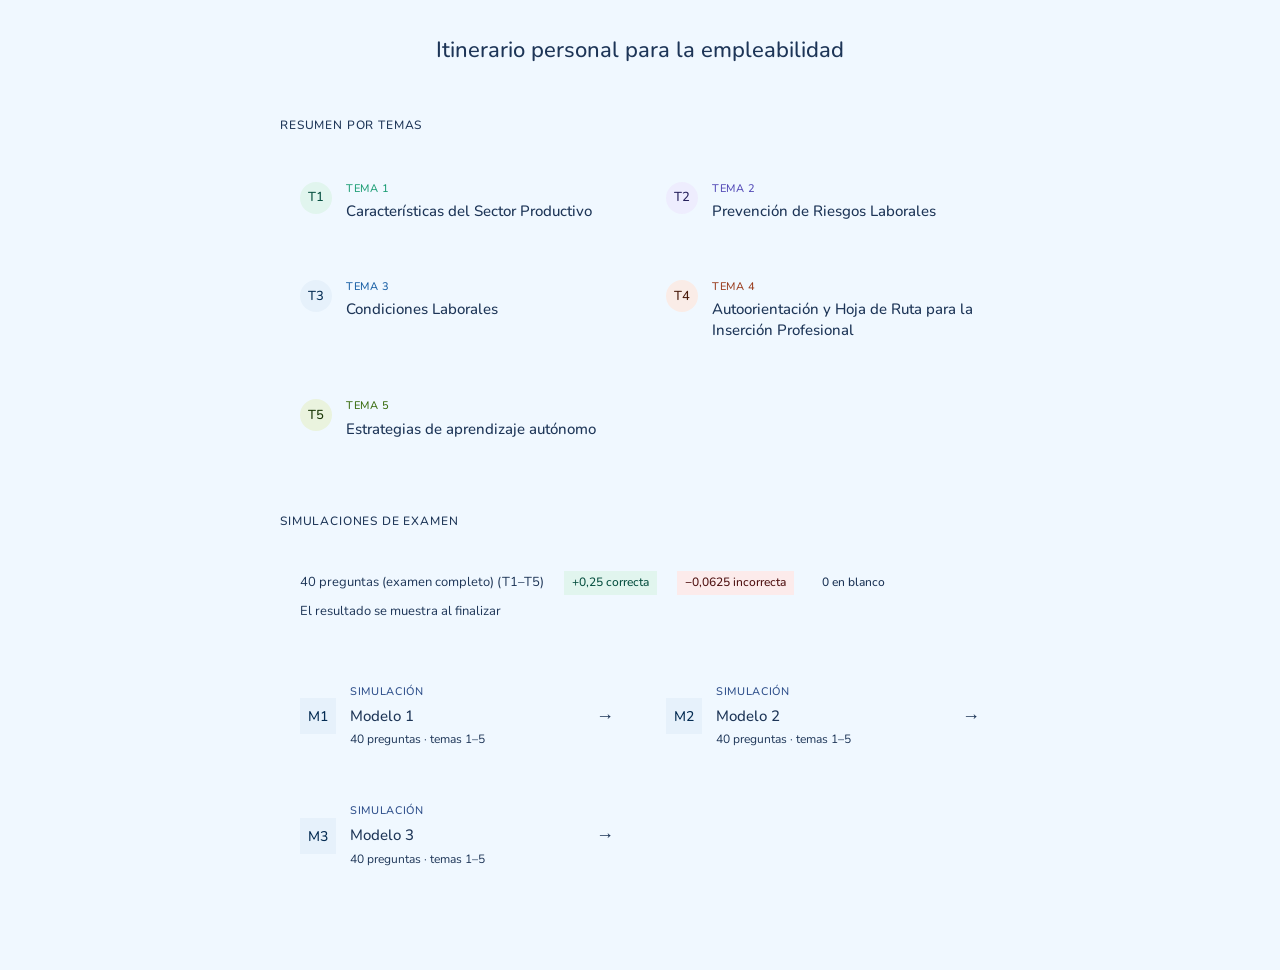
==== index.html @ f3342322 "resumenes y modelos de examen IPE I" ====
<!DOCTYPE html>
<html lang="es">
<head>
    <meta charset="UTF-8">
    <meta name="viewport" content="width=device-width, initial-scale=1.0">
    <title>Itinerario personal para la empleabilidad</title>
    <link rel="stylesheet" href="estilos.css">
    <style>
        body { padding: 2rem 1rem; }

        .page-header {
            text-align: center;
            margin-bottom: 3rem;
        }
        .page-header h1 {
            font-size: 22px;
            font-weight: 500;
            color: var(--color-text-primary);
            margin-bottom: 6px;
        }
        .page-header p {
            font-size: 14px;
            color: var(--color-text-secondary);
        }

        /* ---- sections ---- */
        .section-title {
            font-size: 12px;
            font-weight: 500;
            text-transform: uppercase;
            letter-spacing: 0.07em;
            color: var(--color-text-secondary);
            margin-bottom: 1rem;
            padding-bottom: 8px;
            border-bottom: 0.5px solid var(--color-border-tertiary);
        }

        section { margin-bottom: 3rem; }

        /* ---- card grid ---- */
        .card-grid {
            display: grid;
            grid-template-columns: repeat(auto-fit, minmax(280px, 1fr));
            gap: 12px;
        }

        /* ---- practice cards ---- */
        .card {
            display: flex;
            align-items: flex-start;
            gap: 14px;
            background: var(--color-background-primary);
            border: 0.5px solid var(--color-border-tertiary);
            border-radius: var(--border-radius-lg);
            padding: 1.25rem;
            text-decoration: none;
            color: var(--color-text-primary);
            transition: border-color 0.15s, box-shadow 0.15s;
        }
        .card:hover {
            border-color: var(--color-border-primary);
            background: var(--color-background-secondary);
        }
        .card-dot {
            flex-shrink: 0;
            width: 32px;
            height: 32px;
            border-radius: 50%;
            display: flex;
            align-items: center;
            justify-content: center;
            font-size: 13px;
            font-weight: 500;
            margin-top: 2px;
        }
        .card-body { flex: 1; min-width: 0; }
        .card-label {
            font-size: 11px;
            font-weight: 500;
            text-transform: uppercase;
            letter-spacing: 0.06em;
            margin-bottom: 3px;
        }
        .card-title {
            font-size: 15px;
            font-weight: 500;
            line-height: 1.4;
            margin-bottom: 4px;
        }
        .card-meta {
            font-size: 12px;
            color: var(--color-text-secondary);
        }

        /* tema colours */
        .t1 .card-dot { background: #E1F5EE; color: #085041; }
        .t1 .card-label { color: #1D9E75; }
        .t2 .card-dot { background: #EEEDFE; color: #26215C; }
        .t2 .card-label { color: #534AB7; }
        .t3 .card-dot { background: #E6F1FB; color: #042C53; }
        .t3 .card-label { color: #185FA5; }
        .t4 .card-dot { background: #FAECE7; color: #4A1B0C; }
        .t4 .card-label { color: #993C1D; }
        .t5 .card-dot { background: #EAF3DE; color: #173404; }
        .t5 .card-label { color: #3B6D11; }
        .t6 .card-dot { background: #FAEEDA; color: #412402; }
        .t6 .card-label { color: #854F0B; }

        /* ---- exam cards ---- */
        .exam-card {
            display: flex;
            align-items: center;
            gap: 14px;
            background: var(--color-background-primary);
            border: 0.5px solid var(--color-border-tertiary);
            border-radius: var(--border-radius-lg);
            padding: 1.25rem;
            text-decoration: none;
            color: var(--color-text-primary);
            transition: border-color 0.15s, background 0.15s;
        }
        .exam-card:hover {
            border-color: #2D4E8A;
            background: var(--color-background-secondary);
        }
        .exam-dot {
            flex-shrink: 0;
            width: 36px;
            height: 36px;
            border-radius: var(--border-radius-md);
            background: #E6F1FB;
            color: #042C53;
            display: flex;
            align-items: center;
            justify-content: center;
            font-size: 14px;
            font-weight: 500;
        }
        .exam-body { flex: 1; }
        .exam-label {
            font-size: 11px;
            font-weight: 500;
            text-transform: uppercase;
            letter-spacing: 0.06em;
            color: #2D4E8A;
            margin-bottom: 3px;
        }
        .exam-title {
            font-size: 15px;
            font-weight: 500;
        }
        .exam-meta {
            font-size: 12px;
            color: var(--color-text-secondary);
            margin-top: 2px;
        }
        .exam-arrow {
            font-size: 18px;
            color: var(--color-text-secondary);
        }

        /* ---- info box ---- */
        .info-box {
            background: var(--color-background-secondary);
            border: 0.5px solid var(--color-border-secondary);
            border-radius: var(--border-radius-md);
            padding: 1rem 1.25rem;
            margin-bottom: 1.5rem;
            font-size: 13px;
            color: var(--color-text-secondary);
            display: flex;
            flex-wrap: wrap;
            gap: 6px 20px;
        }
        .info-item { display: flex; align-items: center; gap: 6px; }
        .info-pill {
            display: inline-block;
            padding: 2px 8px;
            border-radius: var(--border-radius-md);
            font-size: 12px;
            font-weight: 500;
        }
        .pill-ok  { background: #E1F5EE; color: #085041; }
        .pill-bad { background: #FCEBEB; color: #501313; }
        .pill-neu { background: var(--color-background-tertiary); color: var(--color-text-secondary); }
    </style>
</head>
<body>
<div style="max-width:720px; margin:0 auto;">

    <div class="page-header">
        <h1>Itinerario personal para la empleabilidad</h1>
<!--        <p>Tests de práctica y simulaciones de examen</p>-->
    </div>

    <section>
        <div class="section-title">Resumen por temas</div>
        <div class="card-grid">
            <a class="card t1" href="resumen/1-resumen.html">
                <div class="card-dot">T1</div>
                <div class="card-body">
                    <div class="card-label">Tema 1</div>
                    <div class="card-title">Características del Sector Productivo</div>
                </div>
            </a>
            <a class="card t2" href="resumen/2-resumen.html">
                <div class="card-dot">T2</div>
                <div class="card-body">
                    <div class="card-label">Tema 2</div>
                    <div class="card-title">Prevención de Riesgos Laborales</div>
                </div>
            </a>

            <a class="card t3" href="resumen/3-resumen.html">
                <div class="card-dot">T3</div>
                <div class="card-body">
                    <div class="card-label">Tema 3</div>
                    <div class="card-title">Condiciones Laborales</div>
                </div>
            </a>
            <a class="card t4" href="resumen/4-resumen.html">
                <div class="card-dot">T4</div>
                <div class="card-body">
                    <div class="card-label">Tema 4</div>
                    <div class="card-title">Autoorientación y Hoja de Ruta para la Inserción Profesional</div>
                </div>
            </a>
            <a class="card t5" href="resumen/5-resumen.html">
                <div class="card-dot">T5</div>
                <div class="card-body">
                    <div class="card-label">Tema 5</div>
                    <div class="card-title">Estrategias de aprendizaje autónomo</div>
                </div>
            </a>
        </div>
    </section>

    <!--&lt;!&ndash; TESTS DE PRÁCTICA &ndash;&gt;
    <section>
        <div class="section-title">Tests de práctica por tema</div>
        <div class="card-grid">

            <a class="card t1" href="test-por-temas/1-digitalizacion-sectores-productivos.html">
                <div class="card-dot">T1</div>
                <div class="card-body">
                    <div class="card-label">Tema 1</div>
                    <div class="card-title">Digitalización en los sectores productivos</div>
                    <div class="card-meta">20 preguntas · feedback inmediato</div>
                </div>
            </a>

            <a class="card t2" href="test-por-temas/2-tecnologias-habilitadoras-digitales.html">
                <div class="card-dot">T2</div>
                <div class="card-body">
                    <div class="card-label">Tema 2</div>
                    <div class="card-title">Tecnologías habilitadoras digitales</div>
                    <div class="card-meta">20 preguntas · feedback inmediato</div>
                </div>
            </a>

            <a class="card t3" href="test-por-temas/3-cloud_sistemas_conectados.html">
                <div class="card-dot">T3</div>
                <div class="card-body">
                    <div class="card-label">Tema 3</div>
                    <div class="card-title">Cloud y sistemas conectados</div>
                    <div class="card-meta">20 preguntas · feedback inmediato</div>
                </div>
            </a>

            <a class="card t4" href="test-por-temas/4-inteligencia_artificial.html">
                <div class="card-dot">T4</div>
                <div class="card-body">
                    <div class="card-label">Tema 4</div>
                    <div class="card-title">La inteligencia artificial</div>
                    <div class="card-meta">20 preguntas · feedback inmediato</div>
                </div>
            </a>

            <a class="card t5" href="test-por-temas/5-evaluacion-datos.html">
                <div class="card-dot">T5</div>
                <div class="card-body">
                    <div class="card-label">Tema 5</div>
                    <div class="card-title">Evaluación de los datos</div>
                    <div class="card-meta">20 preguntas · feedback inmediato</div>
                </div>
            </a>

            <a class="card t6" href="test-por-temas/6-transformacion_digital.html">
                <div class="card-dot">T6</div>
                <div class="card-body">
                    <div class="card-label">Tema 6</div>
                    <div class="card-title">Desarrollo de un proyecto de transformación digital</div>
                    <div class="card-meta">20 preguntas · feedback inmediato</div>
                </div>
            </a>

        </div>
    </section>-->

    <!-- SIMULACIONES DE EXAMEN -->
    <section>
        <div class="section-title">Simulaciones de examen</div>

        <div class="info-box">
            <div class="info-item">40 preguntas (examen completo) (T1–T5)</div>
            <div class="info-item"><span class="info-pill pill-ok">+0,25 correcta</span></div>
            <div class="info-item"><span class="info-pill pill-bad">−0,0625 incorrecta</span></div>
            <div class="info-item"><span class="info-pill pill-neu">0 en blanco</span></div>
            <div class="info-item">El resultado se muestra al finalizar</div>
        </div>

        <div class="card-grid">

            <a class="exam-card" href="modelo-examen/1-modelo-examen.html">
                <div class="exam-dot">M1</div>
                <div class="exam-body">
                    <div class="exam-label">Simulación</div>
                    <div class="exam-title">Modelo 1</div>
                    <div class="exam-meta">40 preguntas · temas 1–5</div>
                </div>
                <span class="exam-arrow">→</span>
            </a>

            <a class="exam-card" href="modelo-examen/2-modelo-examen.html">
                <div class="exam-dot">M2</div>
                <div class="exam-body">
                    <div class="exam-label">Simulación</div>
                    <div class="exam-title">Modelo 2</div>
                    <div class="exam-meta">40 preguntas · temas 1–5</div>
                </div>
                <span class="exam-arrow">→</span>
            </a>

            <a class="exam-card" href="modelo-examen/3-modelo-examen.html">
                <div class="exam-dot">M3</div>
                <div class="exam-body">
                    <div class="exam-label">Simulación</div>
                    <div class="exam-title">Modelo 3</div>
                    <div class="exam-meta">40 preguntas · temas 1–5</div>
                </div>
                <span class="exam-arrow">→</span>
            </a>

        </div>
    </section>

</div>
</body>
</html>
---- estilos.css ----
/* =============================================
   IPEI - Itinerario Personal para la Empleabilidad
   Hoja de estilos común para todos los resúmenes
   ============================================= */

@import url('https://fonts.googleapis.com/css2?family=Nunito:wght@400;600;700;800;900&family=Raleway:wght@700;900&display=swap');

/* --- Variables de color y tipografía --- */
:root {
    --color-primario: #00b4d8;
    --color-primario-oscuro: #0077b6;
    --color-acento: #f4a261;
    --color-acento2: #2ec4b6;
    --color-fondo: #f0f8ff;
    --color-blanco: #ffffff;
    --color-texto: #1d3557;
    --color-texto-suave: #4a6580;
    --color-tag-bg: #e0f7fa;
    --color-tag-texto: #006d8f;
    --color-alerta: #fff3cd;
    --color-alerta-borde: #ffc107;
    --radio: 14px;
    --radio-sm: 8px;
    --sombra: 0 4px 18px rgba(0, 119, 182, 0.10);
    --sombra-hover: 0 8px 28px rgba(0, 119, 182, 0.18);
    --fuente-titulo: 'Raleway', sans-serif;
    --fuente-cuerpo: 'Nunito', sans-serif;
}

/* --- Reset y base --- */
*, *::before, *::after { box-sizing: border-box; margin: 0; padding: 0; }

body {
    font-family: var(--fuente-cuerpo);
    background-color: var(--color-fondo);
    color: var(--color-texto);
    line-height: 1.65;
    font-size: 16px;
    min-height: 100vh;
}

/* --- Cabecera del tema --- */
.tema-header {
    background: linear-gradient(135deg, var(--color-primario-oscuro) 0%, var(--color-primario) 100%);
    color: var(--color-blanco);
    padding: 2.5rem 2rem 2rem;
    text-align: center;
    position: relative;
    overflow: hidden;
}

.tema-header::before {
    content: '';
    position: absolute;
    top: -40px; right: -40px;
    width: 200px; height: 200px;
    background: rgba(255,255,255,0.07);
    border-radius: 50%;
}

.tema-header .numero-tema {
    font-family: var(--fuente-titulo);
    font-size: 4rem;
    font-weight: 900;
    opacity: 0.18;
    position: absolute;
    top: 0.5rem;
    left: 1.5rem;
    line-height: 1;
}

.tema-header .asignatura {
    font-size: 0.78rem;
    font-weight: 700;
    letter-spacing: 0.18em;
    text-transform: uppercase;
    opacity: 0.8;
    margin-bottom: 0.4rem;
}

.tema-header h1 {
    font-family: var(--fuente-titulo);
    font-size: clamp(1.4rem, 4vw, 2rem);
    font-weight: 900;
    line-height: 1.2;
    margin-bottom: 0.8rem;
}

.tema-header .subtitulo {
    font-size: 0.92rem;
    opacity: 0.85;
    max-width: 500px;
    margin: 0 auto;
}

/* --- Contenedor principal --- */
.contenedor {
    max-width: 860px;
    margin: 0 auto;
    padding: 2rem 1.2rem 3rem;
}

/* --- Sección / apartado --- */
.seccion {
    background: var(--color-blanco);
    border-radius: var(--radio);
    box-shadow: var(--sombra);
    padding: 1.6rem 1.5rem;
    margin-bottom: 1.5rem;
    transition: box-shadow 0.2s;
}

.seccion:hover {
    box-shadow: var(--sombra-hover);
}

.seccion-titulo {
    display: flex;
    align-items: center;
    gap: 0.7rem;
    font-family: var(--fuente-titulo);
    font-size: 1.08rem;
    font-weight: 900;
    color: var(--color-primario-oscuro);
    text-transform: uppercase;
    letter-spacing: 0.04em;
    margin-bottom: 1rem;
    padding-bottom: 0.5rem;
    border-bottom: 2px solid var(--color-tag-bg);
}

.seccion-titulo .icono {
    font-size: 1.3rem;
}

/* --- Tarjetas dentro de una sección --- */
.tarjetas {
    display: grid;
    grid-template-columns: repeat(auto-fit, minmax(210px, 1fr));
    gap: 1rem;
}

.tarjeta {
    background: var(--color-fondo);
    border-radius: var(--radio-sm);
    padding: 1rem 1.1rem;
    border-left: 4px solid var(--color-primario);
    transition: transform 0.15s;
}

.tarjeta:hover { transform: translateY(-2px); }

.tarjeta .tarjeta-titulo {
    font-weight: 800;
    font-size: 0.92rem;
    color: var(--color-primario-oscuro);
    margin-bottom: 0.3rem;
}

.tarjeta p, .tarjeta li {
    font-size: 0.88rem;
    color: var(--color-texto-suave);
}

/* --- Lista con viñetas personalizadas --- */
.lista-check {
    list-style: none;
    padding: 0;
}

.lista-check li {
    padding: 0.35rem 0 0.35rem 1.8rem;
    position: relative;
    font-size: 0.92rem;
    color: var(--color-texto-suave);
    border-bottom: 1px dashed #e3f0f8;
}

.lista-check li:last-child { border-bottom: none; }

.lista-check li::before {
    content: '✦';
    position: absolute;
    left: 0;
    color: var(--color-primario);
    font-size: 0.8rem;
    top: 0.45rem;
}

/* --- Etiqueta / badge --- */
.tag {
    display: inline-block;
    background: var(--color-tag-bg);
    color: var(--color-tag-texto);
    font-size: 0.78rem;
    font-weight: 700;
    padding: 0.2rem 0.65rem;
    border-radius: 20px;
    margin: 0.2rem 0.2rem 0.2rem 0;
    letter-spacing: 0.02em;
}

.tag.naranja {
    background: #fff0e0;
    color: #b85c00;
}

.tag.verde {
    background: #e0faf5;
    color: #007a6a;
}

/* --- Caja de destacado / dato clave --- */
.destacado {
    background: linear-gradient(135deg, #e0f7fa 0%, #e8f5ff 100%);
    border-left: 5px solid var(--color-primario);
    border-radius: var(--radio-sm);
    padding: 1rem 1.2rem;
    margin: 1rem 0;
    font-size: 0.92rem;
}

.destacado strong {
    color: var(--color-primario-oscuro);
}

/* --- Caja de alerta / recuerda --- */
.recuerda {
    background: var(--color-alerta);
    border-left: 5px solid var(--color-alerta-borde);
    border-radius: var(--radio-sm);
    padding: 0.9rem 1.2rem;
    margin: 1rem 0;
    font-size: 0.9rem;
}

.recuerda .recuerda-titulo {
    font-weight: 800;
    color: #856404;
    margin-bottom: 0.2rem;
    font-size: 0.85rem;
    text-transform: uppercase;
    letter-spacing: 0.05em;
}

/* --- Tabla básica --- */
.tabla-simple {
    width: 100%;
    border-collapse: collapse;
    font-size: 0.9rem;
    margin-top: 0.8rem;
}

.tabla-simple th {
    background: var(--color-primario);
    color: white;
    padding: 0.6rem 0.9rem;
    text-align: left;
    font-weight: 700;
}

.tabla-simple td {
    padding: 0.55rem 0.9rem;
    border-bottom: 1px solid #d9eef8;
    color: var(--color-texto-suave);
}

.tabla-simple tr:nth-child(even) td {
    background: #f5fbff;
}

/* --- Diagrama de pasos / flujo --- */
.pasos {
    display: flex;
    flex-direction: column;
    gap: 0.6rem;
    margin-top: 0.5rem;
}

.paso {
    display: flex;
    align-items: flex-start;
    gap: 0.9rem;
}

.paso-num {
    min-width: 2rem;
    height: 2rem;
    background: var(--color-primario);
    color: white;
    border-radius: 50%;
    display: flex;
    align-items: center;
    justify-content: center;
    font-weight: 900;
    font-size: 0.9rem;
    flex-shrink: 0;
    margin-top: 0.1rem;
}

.paso-contenido strong {
    display: block;
    font-size: 0.92rem;
    color: var(--color-primario-oscuro);
}

.paso-contenido span {
    font-size: 0.85rem;
    color: var(--color-texto-suave);
}

/* --- Pie / footer --- */
.pie {
    text-align: center;
    padding: 1.5rem 1rem;
    font-size: 0.8rem;
    color: #aac4d8;
    border-top: 1px solid #ddeef8;
    margin-top: 1rem;
}

/* --- Responsive --- */
@media (max-width: 600px) {
    .tarjetas { grid-template-columns: 1fr; }
    .tema-header { padding: 2rem 1rem 1.5rem; }
    .contenedor { padding: 1.2rem 0.8rem 2rem; }
}
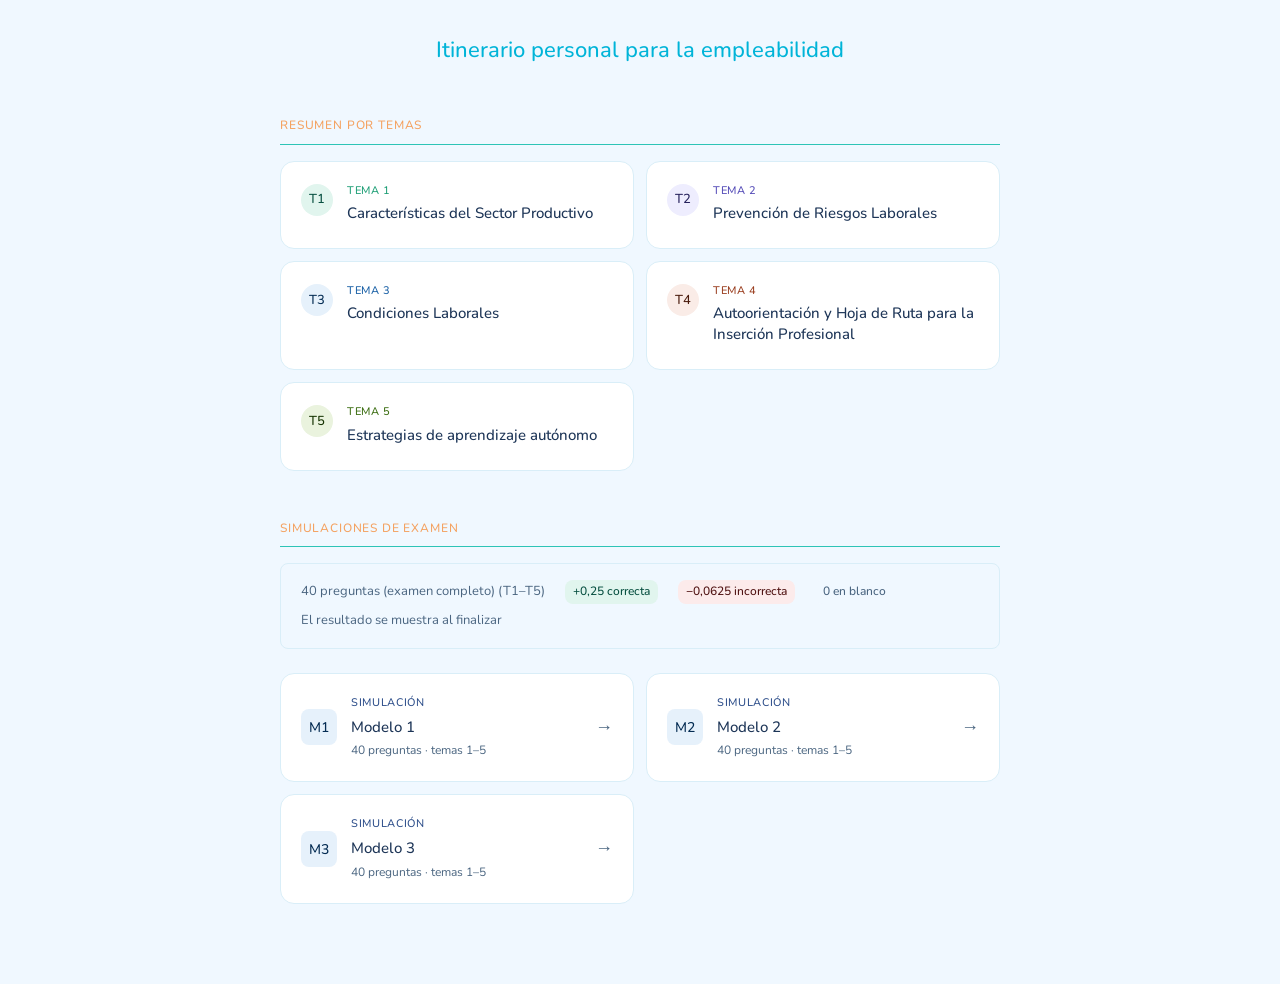
==== commit 609d4754: "Fix issues" ====
--- a/index.html
+++ b/index.html
@@ -15,12 +15,12 @@
         .page-header h1 {
             font-size: 22px;
             font-weight: 500;
-            color: var(--color-text-primary);
+            color: var(--color-primario);
             margin-bottom: 6px;
         }
         .page-header p {
             font-size: 14px;
-            color: var(--color-text-secondary);
+            color: var(--color-acento);
         }
 
         /* ---- sections ---- */
@@ -29,10 +29,10 @@
             font-weight: 500;
             text-transform: uppercase;
             letter-spacing: 0.07em;
-            color: var(--color-text-secondary);
+            color: var(--color-acento);
             margin-bottom: 1rem;
             padding-bottom: 8px;
-            border-bottom: 0.5px solid var(--color-border-tertiary);
+            border-bottom: 1px solid var(--color-acento2);
         }
 
         section { margin-bottom: 3rem; }
@@ -49,17 +49,17 @@
             display: flex;
             align-items: flex-start;
             gap: 14px;
-            background: var(--color-background-primary);
-            border: 0.5px solid var(--color-border-tertiary);
-            border-radius: var(--border-radius-lg);
+            background: var(--color-blanco);
+            border: 1px solid #d9eef8;
+            border-radius: var(--radio);
             padding: 1.25rem;
             text-decoration: none;
-            color: var(--color-text-primary);
+            color: var(--color-texto);
             transition: border-color 0.15s, box-shadow 0.15s;
         }
         .card:hover {
-            border-color: var(--color-border-primary);
-            background: var(--color-background-secondary);
+            border-color: var(--color-primario);
+            background: var(--color-fondo);
         }
         .card-dot {
             flex-shrink: 0;
@@ -89,7 +89,7 @@
         }
         .card-meta {
             font-size: 12px;
-            color: var(--color-text-secondary);
+            color: var(--color-texto-suave);
         }
 
         /* tema colours */
@@ -111,23 +111,23 @@
             display: flex;
             align-items: center;
             gap: 14px;
-            background: var(--color-background-primary);
-            border: 0.5px solid var(--color-border-tertiary);
-            border-radius: var(--border-radius-lg);
+            background: var(--color-blanco);
+            border: 1px solid #d9eef8;
+            border-radius: var(--radio);
             padding: 1.25rem;
             text-decoration: none;
-            color: var(--color-text-primary);
+            color: var(--color-texto);
             transition: border-color 0.15s, background 0.15s;
         }
         .exam-card:hover {
             border-color: #2D4E8A;
-            background: var(--color-background-secondary);
+            background: var(--color-fondo);
         }
         .exam-dot {
             flex-shrink: 0;
             width: 36px;
             height: 36px;
-            border-radius: var(--border-radius-md);
+            border-radius: var(--radio-sm);
             background: #E6F1FB;
             color: #042C53;
             display: flex;
@@ -151,23 +151,23 @@
         }
         .exam-meta {
             font-size: 12px;
-            color: var(--color-text-secondary);
+            color: var(--color-texto-suave);
             margin-top: 2px;
         }
         .exam-arrow {
             font-size: 18px;
-            color: var(--color-text-secondary);
+            color: var(--color-texto-suave);
         }
 
         /* ---- info box ---- */
         .info-box {
-            background: var(--color-background-secondary);
-            border: 0.5px solid var(--color-border-secondary);
-            border-radius: var(--border-radius-md);
+            background: var(--color-fondo);
+            border: 1px solid #d9eef8;
+            border-radius: var(--radio-sm);
             padding: 1rem 1.25rem;
             margin-bottom: 1.5rem;
             font-size: 13px;
-            color: var(--color-text-secondary);
+            color: var(--color-texto-suave);
             display: flex;
             flex-wrap: wrap;
             gap: 6px 20px;
@@ -176,13 +176,13 @@
         .info-pill {
             display: inline-block;
             padding: 2px 8px;
-            border-radius: var(--border-radius-md);
+            border-radius: var(--radio-sm);
             font-size: 12px;
             font-weight: 500;
         }
         .pill-ok  { background: #E1F5EE; color: #085041; }
         .pill-bad { background: #FCEBEB; color: #501313; }
-        .pill-neu { background: var(--color-background-tertiary); color: var(--color-text-secondary); }
+        .pill-neu { background: var(--color-fondo); color: var(--color-texto-suave); }
     </style>
 </head>
 <body>
--- a/estilos.css
+++ b/estilos.css
@@ -31,7 +31,7 @@
 *, *::before, *::after { box-sizing: border-box; margin: 0; padding: 0; }
 
 body {
-    font-family: var(--fuente-cuerpo);
+    font-family: var(--fuente-cuerpo), sans-serif;
     background-color: var(--color-fondo);
     color: var(--color-texto);
     line-height: 1.65;
@@ -59,7 +59,7 @@
 }
 
 .tema-header .numero-tema {
-    font-family: var(--fuente-titulo);
+    font-family: var(--fuente-titulo), sans-serif;
     font-size: 4rem;
     font-weight: 900;
     opacity: 0.18;
@@ -79,7 +79,7 @@
 }
 
 .tema-header h1 {
-    font-family: var(--fuente-titulo);
+    font-family: var(--fuente-titulo), sans-serif;
     font-size: clamp(1.4rem, 4vw, 2rem);
     font-weight: 900;
     line-height: 1.2;
@@ -118,7 +118,7 @@
     display: flex;
     align-items: center;
     gap: 0.7rem;
-    font-family: var(--fuente-titulo);
+    font-family: var(--fuente-titulo), sans-serif;
     font-size: 1.08rem;
     font-weight: 900;
     color: var(--color-primario-oscuro);
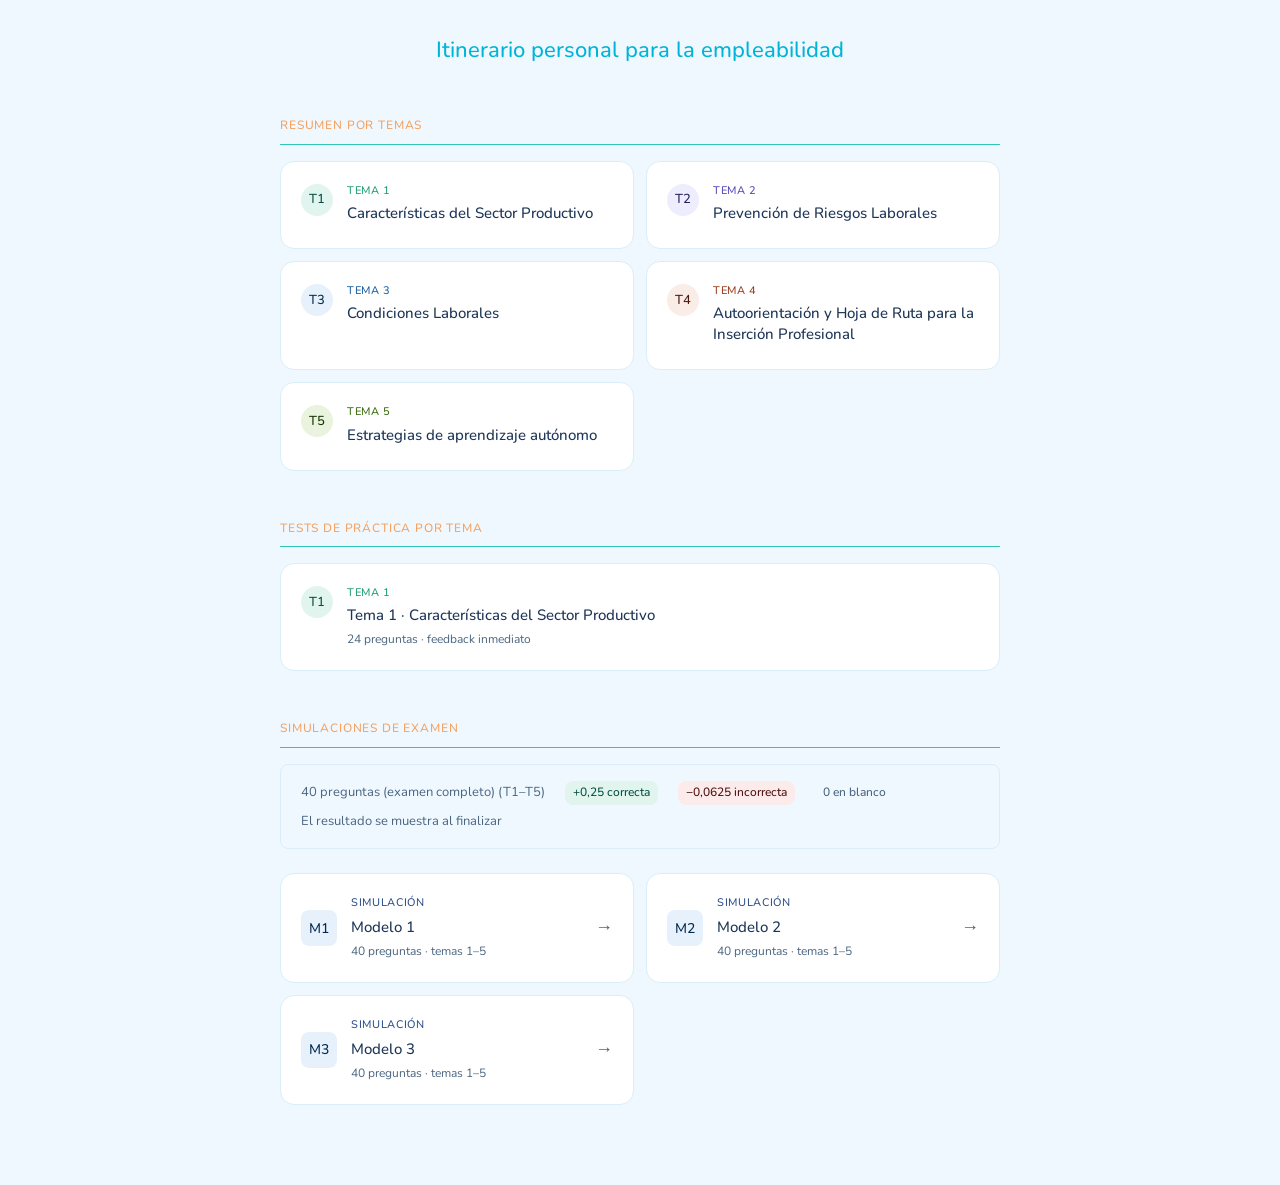
==== commit 109e4ed0: "Add test T1" ====
--- a/index.html
+++ b/index.html
@@ -235,21 +235,20 @@
         </div>
     </section>
 
-    <!--&lt;!&ndash; TESTS DE PRÁCTICA &ndash;&gt;
-    <section>
+     <section>
         <div class="section-title">Tests de práctica por tema</div>
         <div class="card-grid">
 
-            <a class="card t1" href="test-por-temas/1-digitalizacion-sectores-productivos.html">
+            <a class="card t1" href="test-por-temas/1-test-t1.html">
                 <div class="card-dot">T1</div>
                 <div class="card-body">
                     <div class="card-label">Tema 1</div>
-                    <div class="card-title">Digitalización en los sectores productivos</div>
-                    <div class="card-meta">20 preguntas · feedback inmediato</div>
-                </div>
-            </a>
-
-            <a class="card t2" href="test-por-temas/2-tecnologias-habilitadoras-digitales.html">
+                    <div class="card-title">Tema 1 · Características del Sector Productivo</div>
+                    <div class="card-meta">24 preguntas · feedback inmediato</div>
+                </div>
+            </a>
+
+ <!--           <a class="card t2" href="test-por-temas/2-tecnologias-habilitadoras-digitales.html">
                 <div class="card-dot">T2</div>
                 <div class="card-body">
                     <div class="card-label">Tema 2</div>
@@ -292,10 +291,10 @@
                     <div class="card-title">Desarrollo de un proyecto de transformación digital</div>
                     <div class="card-meta">20 preguntas · feedback inmediato</div>
                 </div>
-            </a>
+            </a>-->
 
         </div>
-    </section>-->
+    </section>
 
     <!-- SIMULACIONES DE EXAMEN -->
     <section>
